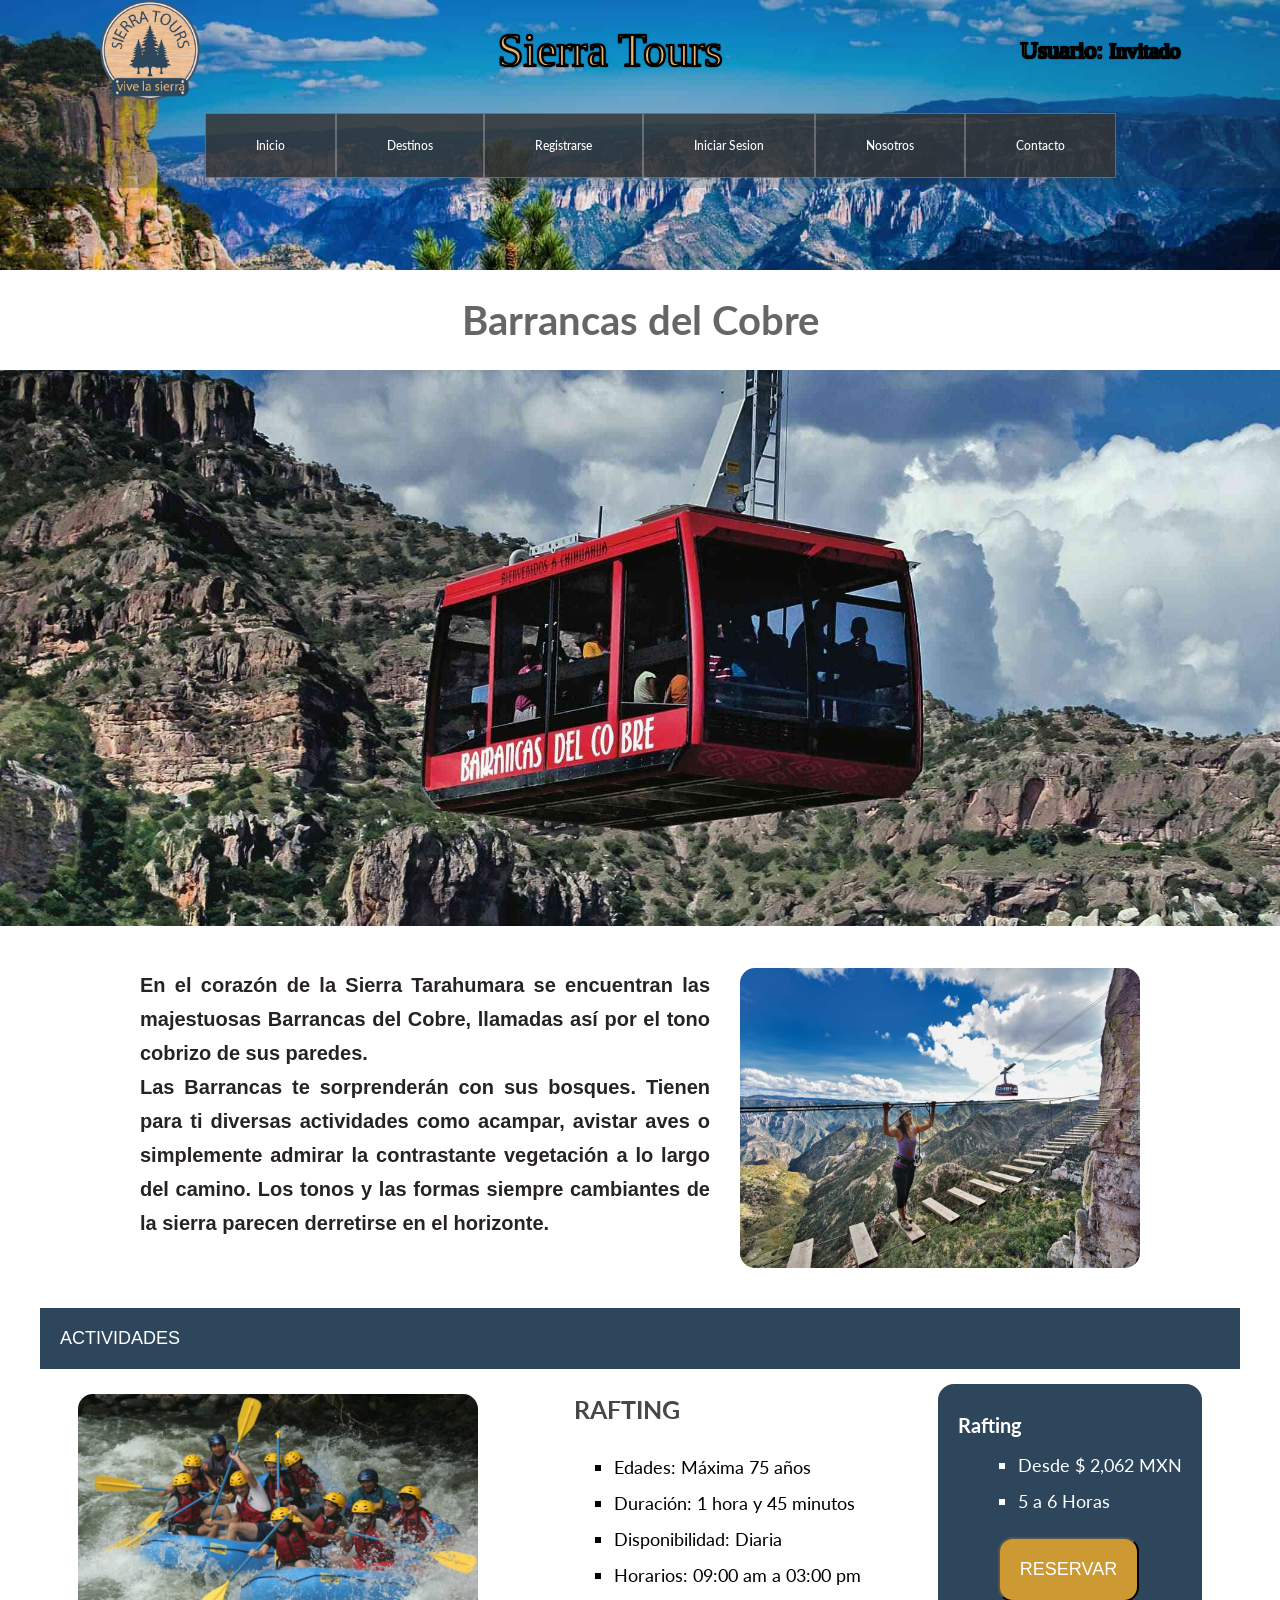
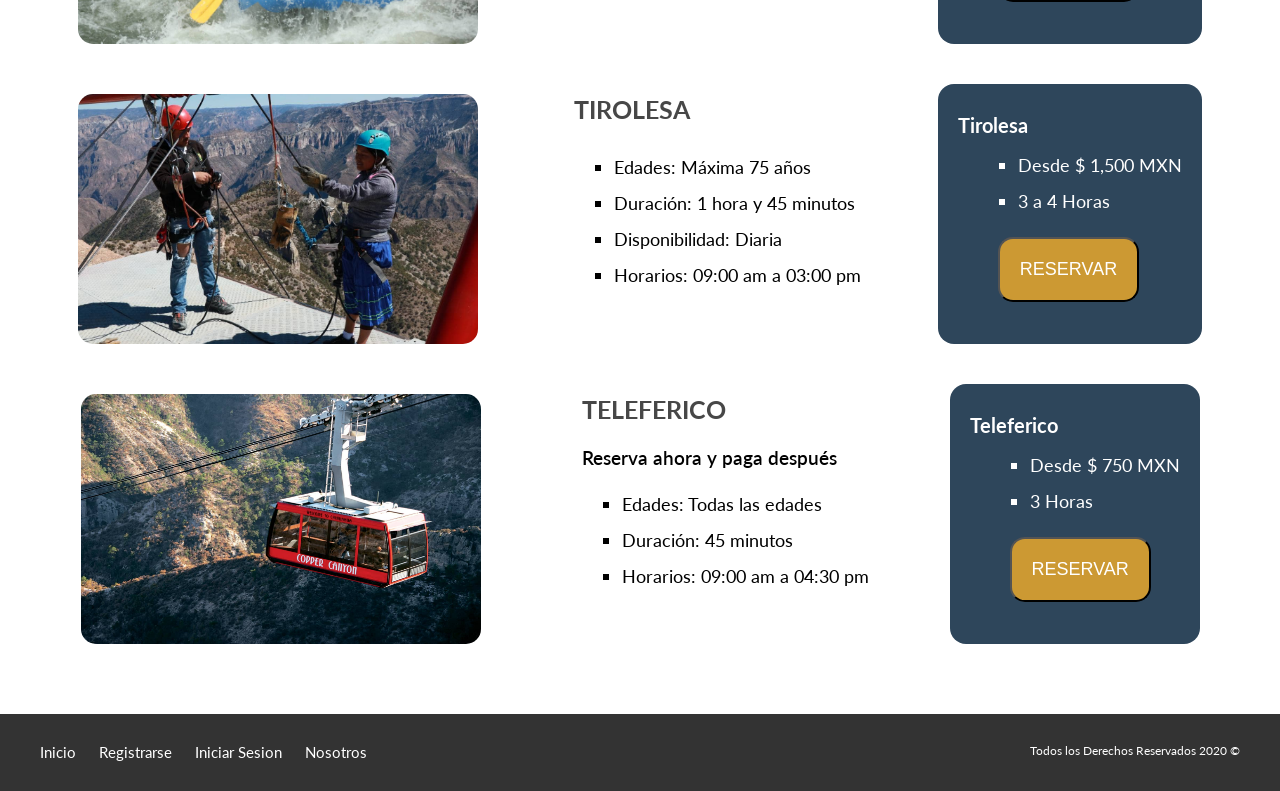
==== barrancas.html @ 19f115ef "ya realice cambio compa crisha" ====
<!DOCTYPE html>

<html lang="es">

<head>
    <meta charset="UTF-8">
    <title>Sierra Tours</title>
     <link rel="stylesheet" href="css/styles.css">
     <link rel="stylesheet" href="css/normalize.css">
     <link href="https://fonts.googleapis.com/css?family=Lato:300,400,700,900" rel="stylesheet">
    <link rel="shortcut icon" href="img/favicon.ico" />
</head>

<body>
    <header class="fondo-cabecera">
        <div class="cabecera">
            <div class="contenido-barra">
                <a href="#">
                <img class="logo" src="img/logo.png" alt="Logo Sierra Tours">
                </a>
                <span class="titulo t-letra2">Sierra Tours</span>
                <div>
                 <label class="stroke2" style="font-size: 18pt;">Usuario: <span class="stroke" style="font-size: 16pt;">Invitado</span></label>
                </div>
            </div>
      
        <div id="header" >
            <ul class="nav">                    
                  <li><a href="index.html"> Inicio</a></li>

                <li><a herf="#">Destinos</a>
                    <ul>
                        <li><a herf="#">Madera</a>        
                            <ul>
                                <li><a href="huapoca.html"> Huapoca</a></li>
                            </ul>
                        </li>
                    
                        <li class="p-creel"><a herf="">Sierra Tarahumara</a>
                            <ul> 
                                <li><a href="creel.html">Creel</a></li>
                                <li><a href="barrancas.html">Barrancas del Cobre</a></li>  
                            </ul>  
                        </li>
                </li>         
        </ul>
        <li><a href="registro.html">Registrarse</a></li>
                <li><a href="login.html">Iniciar Sesion</a></li>
                <li><a href="nosotros.html">Nosotros</a></li>
                <li><a href="contacto.html">Contacto</a></li>
        </div>
    </div>
 </header>

       <h1 class="centrar-texto tamaño-titulo">Barrancas del Cobre</h1>

        <div class="imagenes" >
            <img src="img/teleferico1.jpg">   
        </div>


         
<main class="contenedor">
  

    <div class="informacion">
        <p class="cuerpo1">
            En el corazón de la Sierra Tarahumara se encuentran las majestuosas 
            Barrancas del Cobre, llamadas así por el tono cobrizo de sus paredes. 
            <br>
            Las Barrancas te sorprenderán con sus bosques. 
            Tienen para ti diversas actividades como acampar, 
            avistar aves o simplemente admirar la contrastante vegetación a lo largo del camino. 
            Los tonos y las formas siempre cambiantes de la sierra parecen derretirse en el horizonte.
             <br>
        </p>
            <img  src="img/barrancas3.jpg" width="400" height="300" style="border-radius: 15px;">
    </div>
    
    
    <div class="actividades">
        <h2 class="caja">ACTIVIDADES</h2>

         <div class="acomodar">
             <img style="border-radius: 15px;" src=img/barrancasrafting.jpg>
                 <div class="info-paquete">
                    <h3> Rafting </h3>
                            
                       <ul>
                        <li>Edades: Máxima 75 años</li> 
                        <li>Duración: 1 hora y 45 minutos</li> 
                         <li> Disponibilidad: Diaria</li> 
                             <li> Horarios: 09:00 am a 03:00 pm</li> 
                       </ul>                    
                </div> 
                
                <div class="inf-pago">
                        <h3>Rafting </h3> 
                         <div class="info-paquete">
                          <ul>
                              <li> Desde $ 2,062 MXN </li>
                              <li> 5 a 6 Horas</li>
                          </ul>  
                       </div>
                        
                  
                    <button class="zoom1" style="border-radius: 15px;" onclick="alert('Para agregar este paquete es necesario registrarse e iniciar sesión')">
                        RESERVAR
                    </button>
                    
                </div>   
            </div>


            <div class="acomodar">
                <img style="border-radius: 15px;" src= "img/barrancasrapel.jpg" >
                    <div class="info-paquete">
                       <h3> Tirolesa</h3>
                               
                          <ul>
                            
                           <li>Edades: Máxima 75 años</li> 
                           <li>Duración: 1 hora y 45 minutos</li> 
                            <li> Disponibilidad: Diaria</li> 
                                <li> Horarios: 09:00 am a 03:00 pm</li> 
                          </ul>                    
                   </div> 
                   
                   <div class="inf-pago">
                           <h3>Tirolesa</h3> 
                            <div class="info-paquete">
                             <ul>
                                 <li> Desde $ 1,500 MXN </li>
                                 <li> 3 a 4 Horas</li>
                             </ul>  
                          </div>
                           
                     
                       <button class="zoom1" style="border-radius: 15px;" onclick="alert('Para agregar este paquete es necesario registrarse e iniciar sesión')">
                           RESERVAR
                       </button>
                       
                   </div>   
               </div>




               
            <div class="acomodar">
                <img style="border-radius: 15px;" src= "img/tele.jpg" >
                    <div class="info-paquete">
                       <h3> Teleferico</h3>
                          <p>Reserva ahora y paga después</p>      
                          <ul>
                               <li> Edades: Todas las edades</li>
                               <li>Duración: 45 minutos</li>
                               <li>Horarios: 09:00 am a 04:30 pm</li>
                          </ul>                    
                   </div> 
                   
                   <div class="inf-pago">
                           <h3>Teleferico</h3> 
                            <div class="info-paquete">
                             <ul>
                                 <li> Desde $ 750 MXN </li>
                                 <li> 3 Horas</li>
                             </ul>  
                          </div>
                           
                     
                       <button class="zoom1" style="border-radius: 15px;" onclick="alert('Para agregar este paquete es necesario registrarse e iniciar sesión')">
                           RESERVAR
                       </button>
                       
                   </div>   
               </div>

    </div>

          
 </main>     

    <footer class="footer seccion">
        <div class="contenedor contenedor-footer">
            <nav class="navegacion">
                <a href="index.html">Inicio</a>
                <a href="#">Registrarse</a>
                <a href="#">Iniciar Sesion</a>
                <a href="nosotros.html">Nosotros</a>
            </nav>
            <p class="copyright">Todos los Derechos Reservados 2020 &copy;</p>
        </div>
    </footer>


</body>

</html>
---- css/styles.css ----
html {
        box-sizing: border-box;
        font-size: 62.5%; /** Reset para REMS - 62.5% = 10px de 16px **/
    }
    *, *:before, *:after {
        box-sizing: inherit;
    }
    /** GENERALES */

   /* .fondo{
        background: url(../img/fondo-header.jpg) no-repeat center center fixed;
        background-size: cover;
        font-family: 'Lato', sans-serif;
        width: 100%;  
    }*/
    .site-header.inicio {
        background-image: url(../img/fondo-header.jpg);
        background-position: center center;
        background-size: cover;
        height: 100vh;
        min-height: 90rem;
    }
   
    body{
        font-family: 'Lato', sans-serif;
        
    }

    img{
        max-width: 100%;
    }
    
    .contenedor {
        width: 95%;
        max-width: 120rem; /** = 1200px; **/
        margin: 0 auto;
    }
    h1 {
        font-size: 3.8rem;
    }
    h2 {
        font-size: 3.4rem;
    }
    h3 {
        font-size: 3rem;
    }
    h4 {
        font-size: 2.6rem;
    }

    img.zoom-img {
        width: 350px;
        height: 200px;
        -webkit-transition: all .1s ease-in-out;
        -moz-transition: all .1s ease-in-out;
        -o-transition: all .1s ease-in-out;
        -ms-transition: all .1s ease-in-out;
    }
     
    .transition {    
        -webkit-transform: scale(1.1); 
        -moz-transform: scale(1.1);
        -o-transform: scale(1.1);
        transform: scale(1.1);
    }


    
    /*Utilidades*/
    .seccion{
        margin-top: 6rem;
        margin-bottom: 6rem;
    }
    .f-300 {
        font-weight: 300;
    }
    .centrar-texto {
        text-align: center;
    }
    
    /** Header */
    .cabecera{
        width:100%;
        background:#2e465b41;
        position: relative;
        /*padding:0px 15px;
        padding-bottom: 8px;
        margin: -8px; */   
    }   

    .contenido-barra{
        display:flex;
        flex-direction: row;
        justify-content: space-around;
        align-items: center;
    }

    .logo{
        width:100px; 
        height:100px;
    }

    .titulo{
        font-size: 4.6rem !important;
        color:#E7B26B;
        width:33%;
     }

    /** Menu bar**/

    .menu-movil{
        margin-top: 2rem;
        margin-left: 1rem;
    }
    .menu-movil a{
        padding: 5px 1rem;
        background-color: #272323;
        width: 60px;  color: white;
        font-size: 4rem;
        border-radius: 10px;
    }
    
    .menu-movil :hover{
        background-color: #5a5a5ad5;
    }

     #header {
        display: none;
        position: absolute;
        z-index: 2; 
        margin-top: -.5rem;
        margin-left: -3rem; 
    }
    ul, ol {
        list-style: none;
    }
    .nav{
        display: flex; 
        flex-direction: column;
        z-index: 1;   
    }
    .nav li a {
        color: rgb(255, 255, 255);
        text-decoration: none;
        padding: 20px 50px;
        display: block;
        font-size: 1.2rem;    
        font-weight: 500;
        text-align: center; 
        border: .1px solid rgba(255, 255, 255, 0.253);
        background-color: #000000d8;
    }
    .nav li a:hover{
        color: #000000;
        background-color: #ffffffec; 
    }
    .nav > li {
        float: left;
    }
    .nav li ul {
        display:none;
        position:absolute;
        min-width: 0px;
        
    }
    .nav li:hover>ul{
        display: block;
    }
    .nav li ul li {
        position: relative;
        right: -132px;
    }
    .nav li ul li ul {
        right: -15px;
        top: 0px;
    }
    .p-creel ul li{
        left: 140px;
        top: 0px;
    }

    @media (min-width: 1050px){
        .menu-movil{
            display: none;
        }
        #header{
            display: block;
            position: static;
            margin-top: 0rem;
            margin-left: 0rem; 
            align-content: center;
            display: flex;
            justify-content: center;
            width: 100%;
            background-color: transparent;
        }
        .nav{
            display: flex;
            flex-direction: row; 
            z-index: 1;   
        }
        .nav li a {
            background-color: #333333d7;
            color: rgb(255, 255, 255);
            text-decoration: none;
            padding: 25px 50px;
            display: block;
            font-size: 1.2rem;    
            font-weight: 500;    
        }
        .nav li ul li {
            position: relative;
            right: 38px;
        }
        .nav li ul li ul {
            right: -186px;
            top: 0px;
        }
        .p-creel ul li{
            left: 20px;
            top: 0px;
        }

    }

    .t-letra {
    text-align: center;
    color: #FCDB00;
    font-family: impact;
    font-size: 80px;
    text-shadow: -1px -1px 1px #000, 1px 1px 1px #000, -1px 1px 1px #000, 1px -1px 1px #000;
    -webkit-text-fill-color: rgb(38, 114, 202);
    -webkit-text-stroke: 2px black;
    }  

  .stroke {
    text-align: center;
    color: #FCDB00;
    font-family: impact;
    font-size: 46px;
    text-shadow: -1px -1px 1px #000, 1px 1px 1px #000, -1px 1px 1px #000, 1px -1px 1px #000;
    -webkit-text-fill-color: rgb(28, 96, 173);
    -webkit-text-stroke: 2px black;
    } 
 
   .stroke2 {
    text-align: center;;
    color: #FCDB00;
    font-family: impact;
    font-size: 46px;
    text-shadow: -1px -1px 1px #000, 1px 1px 1px #000, -1px 1px 1px #000, 1px -1px 1px #000;
    -webkit-text-fill-color:#cc9933;
    -webkit-text-stroke: 2px black;
    }  

    .txt-usuario{
        font-size: 2.5rem !important;
    }

    .txt-invitado{
        font-size: 2.3rem;
    }

 
    .t-letra2 {
    text-align: center;
    color: #cc9933;
    font-family: impact;
    font-size: 46px;
    text-shadow: -1px -1px 1px #000, 1px 1px 1px #000, -1px 1px 1px #000, 1px -1px 1px #000;
    -webkit-text-fill-color: #E7B26B;
    -webkit-text-stroke: 2px black;
    }  



    .paquetes-principales a{
        display: none;
    }
    .paquetes-principales{
        display: none;
        display: flex;
        flex-direction: column;
        justify-content: space-around;
    }
    

    @media (min-width: 1050px){
        .paquetes-principales{
            display: flex;
            flex-direction: row;
        }
        .paquetes-principales a{
            display: block
        }
    }


    /** Diseño carrousel movil*/

    .paquetes-movil{
        text-align: center;
        position: relative;
    }
    .botones{
        font-size: 30px;
        width: 50px;
        height: 50px;
        line-height: 50px;
        border-radius: 50%;
        background-color: rgba(0,0,0,.7);
        text-align: center;
        font-weight: bold;
        position: absolute;
        color: #fff;
        box-shadow:  0 0 10px rgba(255,255,255,.6);
        -webkit-transition: all .3s ease;
        -o-transition: all .3s ease;
        transition: all .3s ease;
        z-index: 2;
    }
    .botones:hover{
        cursor: pointer;
        transform: scale(1.2,1.2);
    }

    .atras{
        left: 2%;
        top: calc(55.5% - 70px);
    }

    .adelante{
        right: 2%;
        top: calc(55.5% - 70px);
    }

    @media (min-width: 1050px){
       .paquetes-movil,
        .botones{
            display: none;
        }
    }

   /** imagenes paquetes **/
    .borde{
        border-radius:50px;
        width: 400px; 
        height: 500px;
     
    }
  
    .zoom {
    transition: transform .4s; 
    position:relative;
    padding: .5rem;     
    border: 2px solid #cc9933;     
    padding: 5px;  
    }

    .zoom:hover {
    transform: scale(1.08);
    
    }
  
    /* Section Nosotros */

    @media (min-width: 768px) {
        .iconos-nosotros {
            display: flex;
            justify-content: space-between;
        }
    }
    .icono {
        text-align: center;
    }
    @media (min-width: 768px) {
        .icono {
            flex-basis: calc(33.3% - 1rem);
        }
    }    
    
    .icono h3 {
        text-transform: uppercase;
        font-size: 2rem;
    }
    .icono p{
        font-size: 1.5rem;
        line-height: 1.5;
        text-align: justify;
    }


   /*imagen central*/
    .imagen-contacto {
        background-image: url(../img/panoramica.jpg);
        background-position: center center;
        background-size: cover;
        height: 40rem;
        display: flex;
        align-items: center;
    }
    .contenido-contacto {
        flex: 0 0 50%;
        color: #ffffff;
        background-color: #020202ab;
        border-radius: 10px;
        text-align: center;
    }
    .contenido-contacto p {
        font-size: 2rem;
    }

    .boton {
        color: #ffffff;
        font-weight: 700;
        text-decoration: none;
        font-size: 1.8rem;
        padding: 1rem 3rem;
        margin-top: 3rem;
        display: inline-block;
        text-align: center;
        border: none;
        display: block;
        flex: 0 0 100%;
    }
    .boton-amarillo {
        background-color: #e0ae09;
      
    }

    /*ultima seccion*/
    @media (min-width: 768px) {
        .seccion-inferior {
            display: flex;
            justify-content: space-between;
        }
        .seccion-inferior .blog {
            flex-basis: 60%;
        }
        .seccion-inferior .testimoniales {
            flex-basis: calc(40% - 2rem);
        }
    }
    .entrada-blog {
        margin-bottom: 2rem;
    }
    @media (min-width: 768px) {
        .entrada-blog {
            display: flex;
            justify-content: space-between;
        }
    }
    
    .entrada-blog:last-of-type {
        margin-bottom: 0;
    }

    .entrada-blog .imagen, .entrada-blog .texto-entrada{
        text-align: center;
    }

    @media (min-width: 768px) {
        .entrada-blog .imagen {
            flex-basis: 40%;
        }
        .entrada-blog .texto-entrada {
            flex-basis: calc(60% - 3rem);
        }
    }
    .texto-entrada a {
        color: #000000;
        text-decoration: none;
    }
    .texto-entrada h4 {
        margin: 0;
        line-height: 1.6;
    }
    .texto-entrada h4::after {
        content: '';
        display: block;
        width: 15rem;
        height: .5rem;
        background-color: #299000;
        margin-top: 1rem;
    }
    .texto-entrada span {
        color: #d87e00;
    }
    .texto-entrada p{
        font-size: 1.4rem;
        line-height: 1.5;
    }
    /*** Testimoniales **/
    .testimonial {
        background-color: #cc9933;
        font-size: 2.5rem;
        padding: 1rem;
        color: #ffffff;
        border-radius: 2rem;
    }
    .testimonial  p {
        text-align:center;
    }
    
    .testimonial blockquote {
        position: relative;
        font-weight: 300;
    }


    /** Footer**/
    .navegacion a {
        color: #ffffff;
        text-decoration: none;
        font-size: 1.2rem;
        display: block;
    }
    @media (min-width: 768px) {
        .navegacion a {
            display: inline-block;
            font-size: 1.5rem; /** = 18px **/
            margin-right: 2rem;
        }
        .navegacion a:last-of-type {
            margin: 0;
        }
    }
    .navegacion a:hover {
        color: #71B100;
    }
 
    .footer {
        background-color: #333333;
        margin-top: 2rem;
        margin-bottom: 0;
    }
    .contenedor-footer {
        padding: 3rem 0;
        text-align: center;
    }
    @media (min-width: 768px) {
        .contenedor-footer {
            display: flex;
            justify-content: space-between;
        }
    }
    .footer nav {
        display: none;
    }
    @media (min-width: 768px) {
        .footer nav {
            display: block;
        }
    }
    
    .copyright {
        margin: 0;
        color: #ffffff;
        font-size: 1.2rem;
    }


    .footer2 {
        background-color:  #333333;
        position: fixed;
        bottom: 0;
        width: 100%;
        height: 60px;
        color: white;
      }
    
   /** Pagina Nosotros **/
   .cintillo {
        margin-top: -5rem;
        background-color: #2E465B;
        font-size: 14px;
        color: white;
        font-weight: lighter;
   }

   .centrado{
        position: absolute;
        top: 50%;
        left: 70%;
        font-family: 'Roboto Slab', serif;
        font-weight: 500 !important;
        color: white;
        font-size: 50px !important;
        text-align: right;
        text-shadow: 1px 1px 8px #969696;
        margin-top: 70px;
        transform: translate(-50%, -50%);
    }

    .caja{
        font-family: sans-serif;
        font-size: 18px;
        font-weight: 400;
        color: #ffffff;
        background:#2E465B;
        margin: 0 0 25px;
        overflow: hidden;
        padding: 20px;
    } 

    .cuerpo1 {
        font-size: 20px !important;
        font-family:Arial, Helvetica, sans-serif ;
        color: #272323 !important;
        margin-bottom: 0;
        font-weight: 700;
        line-height: 34px;
        margin: 0px;
    }  



    .zoom1 {
        transition: transform .2s; 
        position:relative;
        padding: 10%;
        font-family: sans-serif;
        font-size: 18px;
        font-weight: 400;
        color: #ffffff;
        background:#cc9933;
        margin: 0 0 25px;
        overflow: hidden;
        padding: 20px;
     
        
    }
    .zoom1:hover {
        transform: scale(1.1);
        
    } 

    
    /**CREEL*/

     .fondo-cabecera{
        background: url(../img/fondo-header.jpg);
        background-position: no-repeat center;
        background-size: cover;
        height: 30vh;  
     }
   
     .tamaño-titulo{
         font-size: 4rem;
         color: #666666;
         font-weight: 700;
     }
    

     .imagenes{
         margin-top: 2rem;
         margin-bottom: 4rem;
         
     }
     .imagenes img{
         width: 100%;
     }

    .contenedor h1{
          margin-top: 4rem;
          margin-bottom: 2rem;
          
    }

    .informacion{
        max-width: 1000px;
        margin: 0 auto;
        display: flex;
        flex-direction: row;
        margin-bottom: 4rem;

    }
   
    .informacion p{
        text-align: justify;
        margin-right: 3rem;

    }

    .actividades{
        display: flex;
        flex-direction: column;

    }
    .actividades img{
        width: 400px;
        height: 250px;
        
    }
    .acomodar{
        display: flex;
        flex-direction: row;
        justify-content: space-around;
        margin-bottom: 5rem;
    }

    .info-paquete{
        margin-left: 2rem;
        line-height: 2;
    }
    .info-paquete h3{
        font-size: 2.5rem;
        margin-top: -1rem;
        text-transform: uppercase;
        color: rgb(71, 71, 71);
    }
 
    .info-paquete p{
        margin-top: -2rem;
        font-size: 1.9rem;
        font-weight: 600;
    }
    .info-paquete ul{
        list-style: square;
        margin-top: -1rem;
        font-size: 1.8rem;
    }
    
    .inf-pago{
        margin-top: -1rem;
        color: #ffffff;
        background:#2E465B;
        padding: 1rem 2rem 0 2rem;
        text-align: justify;
        border-radius: 16px;
    }
    .inf-pago h3{
        font-size: 2rem;
        font-weight: 700;
    }
    .inf-pago button{
        margin-left: 4rem;
    }


    /** LOGIN ***/
   
.fondologin{
    background: url(../img/info1.jpg);
}
    
.login-pagina {
 
  box-shadow: 0 0 1rem rgba(0,0,0,0.3);
  min-height: 10rem;
  margin: auto;
  max-width: 50%;
  padding: .5rem;
  opacity: 15;


  background-color: #333333d7;
  color: rgb(255, 255, 255);
}

  .fa-stack-1x {
    
    color: black;
  }

  
    
.login-username, .login-password {
  background: transparent;
  border: 0 solid;
  border-bottom: 1px solid rgba(white, .5);
  color: white;
  display: block;
  margin: 1rem;
  padding: .5rem;
  transition: 250ms background ease-in;
  width: calc(100% - 3rem);}
  
  .login-username:focus {
    background: white;
    color: black;
    transition: 250ms background ease-in;
    
  }
  .login-password:focus {
    background: white;
    color: black;
    transition: 250ms background ease-in;
    
  }
  
  



.login-forgot-pass {
  border-bottom: 1px solid white;
  bottom: 0;
  color: white;
  cursor: pointer;
  display: block;
  font-size: 150%;
  left: 0;
  opacity: 0.6;
  padding: .5rem;
  position: relative;
  text-align: center;
  text-decoration: none;
  width: 100%;}
  .login-forgot-pass:hover {
    opacity: 1;
  
}
.login-submit {
  border: 1px solid white;
  background: transparent;
  color: white;
  display: block;
  margin: 1rem auto;
  min-width: 1px;
  padding: .25rem;
  transition: 250ms background ease-in;
   }
   
   .login-submit:hover
   {
    background: white;
    color:black;
    transition: 250ms background ease-in;
   }
 
.login-submit::focus {
    background: white;
    color: black;
    transition: 250ms background ease-in;
 
}





[class*=underlay] {
  left: 0;
  min-height: 100%;
  min-width: 100%;
  position: fixed;
  top: 0;
}
.underlay-photo {
  /*animation: hue-rotate 6s infinite;*/
  background-image: url("info1.jpg");
  background-size: cover;
  -webkit-filter: grayscale(30%);
  z-index: -1;
}
.underlay-black {
  background: rgba(0,0,0,0.7);
  z-index: -1;
}

@keyframes hue-rotate {
  from {
    -webkit-filter: grayscale(30%) hue-rotate(0deg);
  }
  to {
    -webkit-filter: grayscale(30%) hue-rotate(360deg);
  }
}
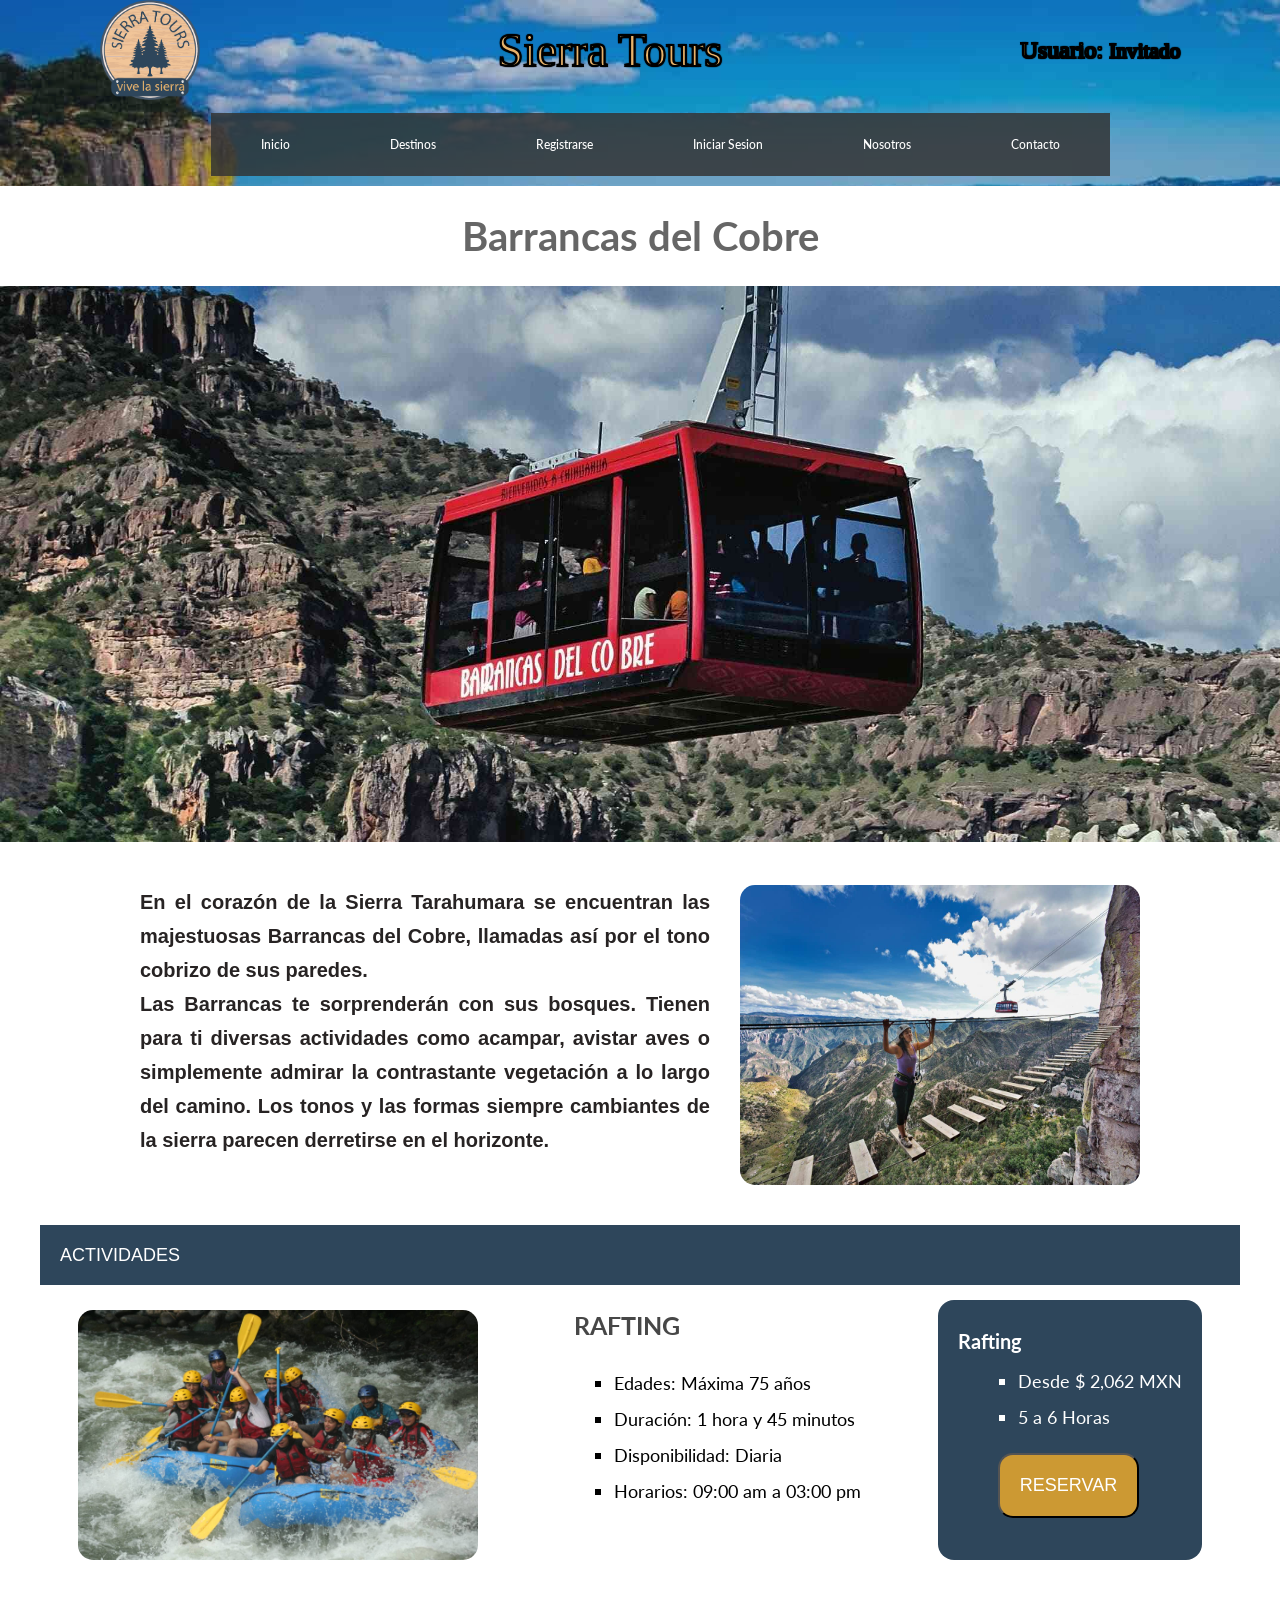
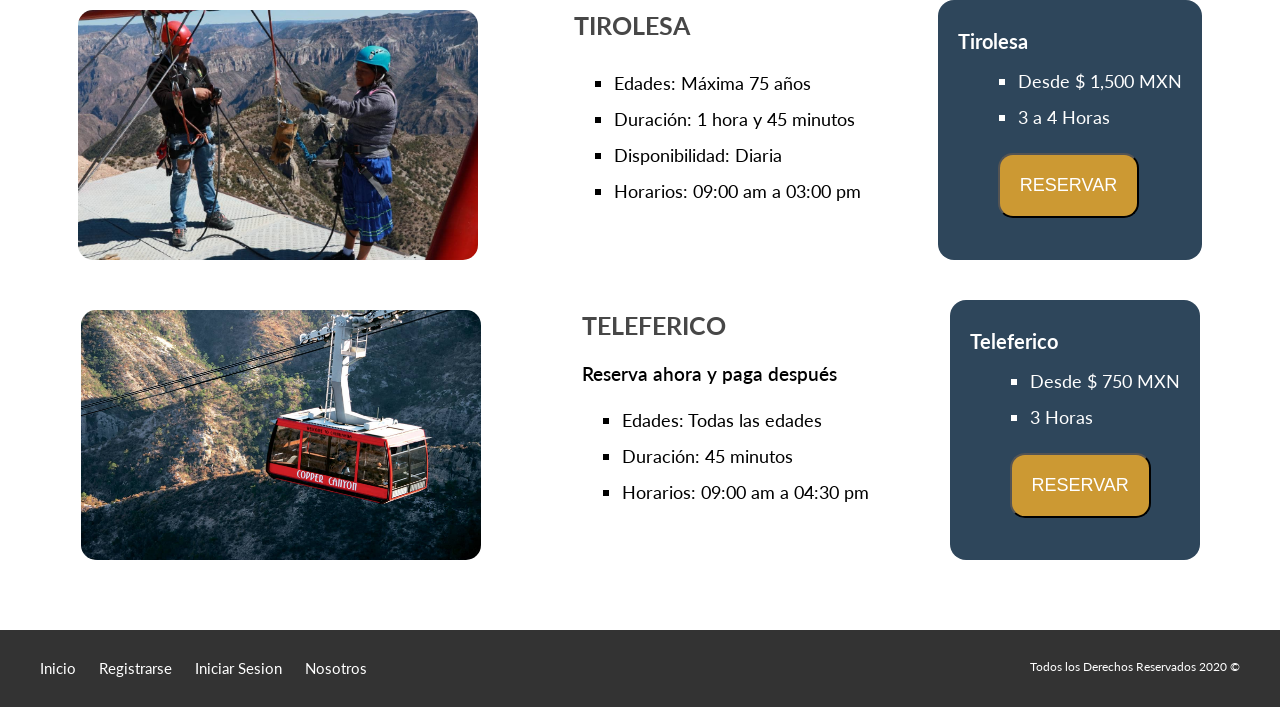
==== commit 158dada5: "menu" ====
--- a/barrancas.html
+++ b/barrancas.html
@@ -9,6 +9,7 @@
      <link rel="stylesheet" href="css/normalize.css">
      <link href="https://fonts.googleapis.com/css?family=Lato:300,400,700,900" rel="stylesheet">
     <link rel="shortcut icon" href="img/favicon.ico" />
+    <link rel="stylesheet" href="css/all.min.css">
 </head>
 
 <body>
@@ -23,7 +24,9 @@
                  <label class="stroke2" style="font-size: 18pt;">Usuario: <span class="stroke" style="font-size: 16pt;">Invitado</span></label>
                 </div>
             </div>
-      
+            <div class="menu-movil">
+                <a href="#"><i class="fas fa-bars"></i></a>
+             </div>
         <div id="header" >
             <ul class="nav">                    
                   <li><a href="index.html"> Inicio</a></li>
@@ -193,7 +196,8 @@
         </div>
     </footer>
 
-
+    <script src="js/jquery.js"></script>
+    <script src="js/animaciones.js"></script>
 </body>
 
 </html>
--- a/css/styles.css
+++ b/css/styles.css
@@ -206,7 +206,8 @@
             padding: 25px 50px;
             display: block;
             font-size: 1.2rem;    
-            font-weight: 500;    
+            font-weight: 500; 
+            border: none;  
         }
         .nav li ul li {
             position: relative;
@@ -638,13 +639,12 @@
     
     /**CREEL*/
 
-     .fondo-cabecera{
-        background: url(../img/fondo-header.jpg);
-        background-position: no-repeat center;
-        background-size: cover;
-        height: 30vh;  
+    .fondo-cabecera{
+        background: url(../img/fondo-paginas.jpg);
+        background-repeat: no-repeat;
+        background-attachment: fixed;
      }
-   
+
      .tamaño-titulo{
          font-size: 4rem;
          color: #666666;
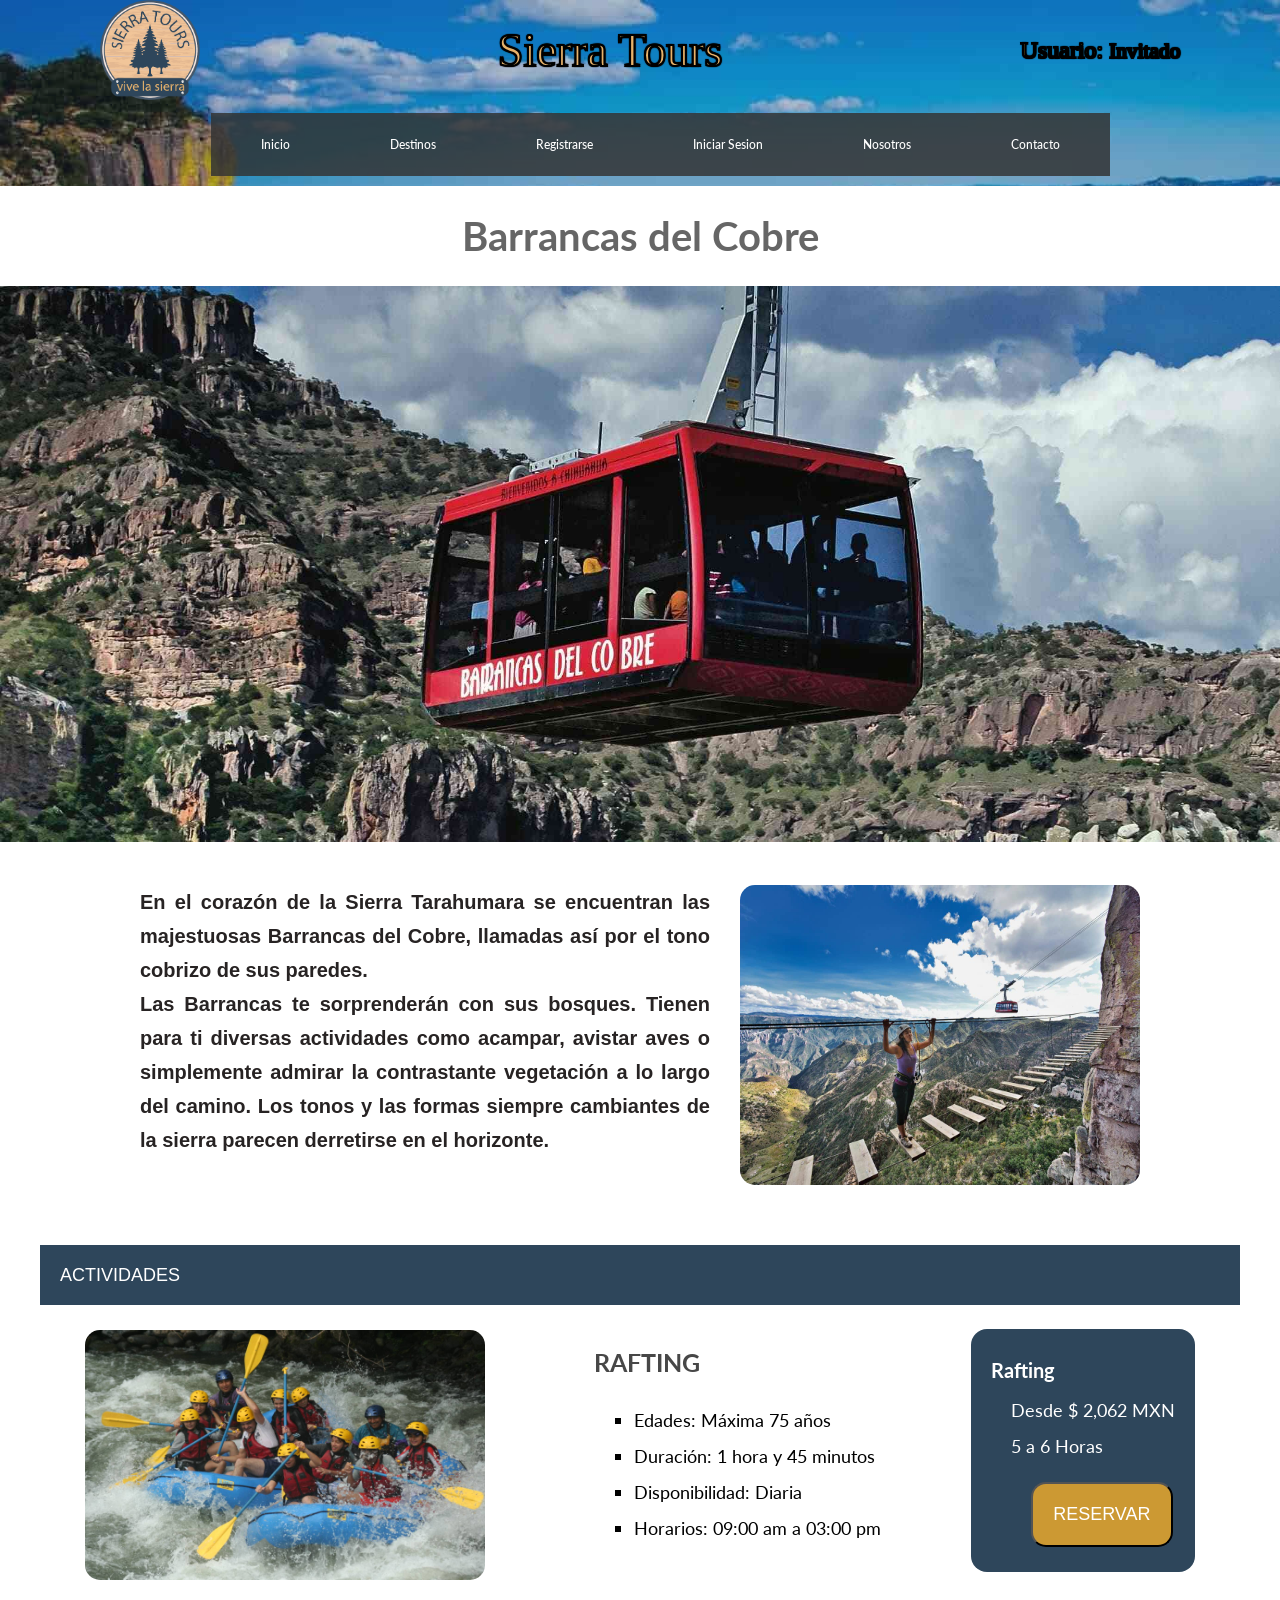
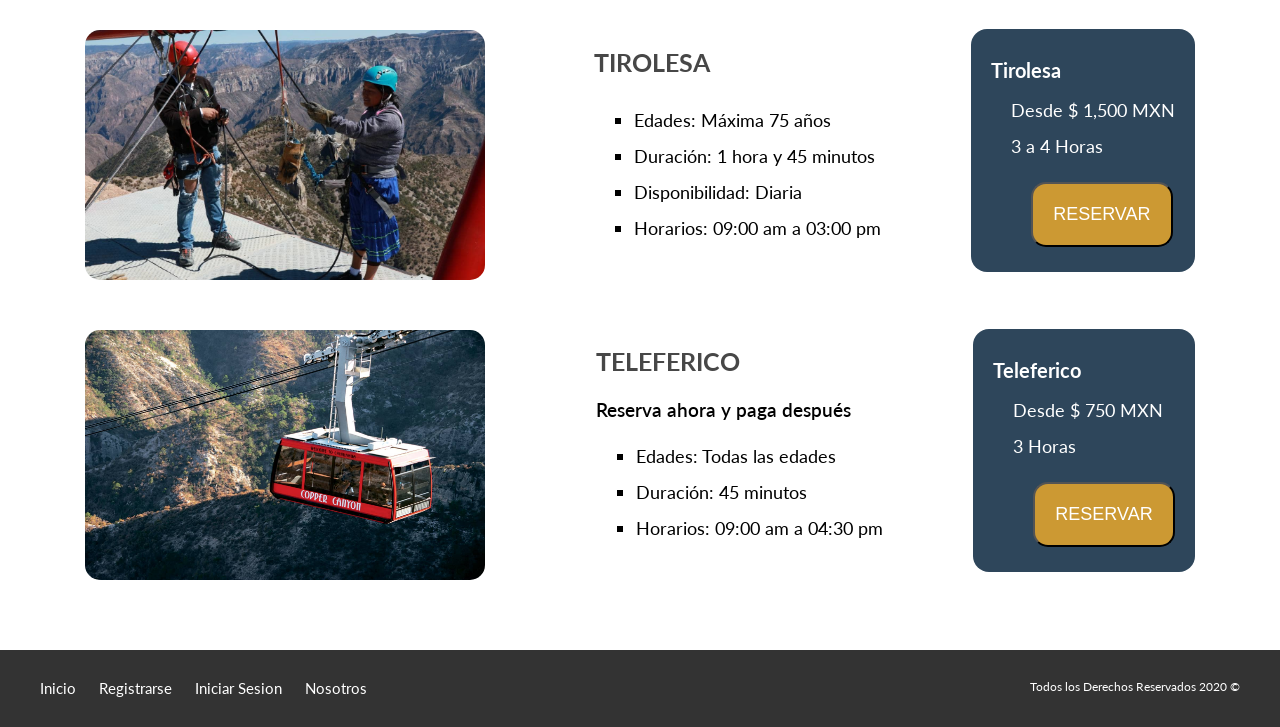
==== commit 35c6d5e8: "responsive" ====
--- a/barrancas.html
+++ b/barrancas.html
@@ -5,6 +5,7 @@
 <head>
     <meta charset="UTF-8">
     <title>Sierra Tours</title>
+    <meta name="viewport" content="width=device-width, initial-scale=1.0">
      <link rel="stylesheet" href="css/styles.css">
      <link rel="stylesheet" href="css/normalize.css">
      <link href="https://fonts.googleapis.com/css?family=Lato:300,400,700,900" rel="stylesheet">
--- a/css/styles.css
+++ b/css/styles.css
@@ -116,10 +116,10 @@
         padding: 5px 1rem;
         background-color: #272323;
         width: 60px;  color: white;
-        font-size: 4rem;
+        font-size: 5rem;
         border-radius: 10px;
     }
-    
+
     .menu-movil :hover{
         background-color: #5a5a5ad5;
     }
@@ -127,7 +127,7 @@
      #header {
         display: none;
         position: absolute;
-        z-index: 2; 
+        z-index: 3; 
         margin-top: -.5rem;
         margin-left: -3rem; 
     }
@@ -137,12 +137,12 @@
     .nav{
         display: flex; 
         flex-direction: column;
-        z-index: 1;   
+        z-index: 2;   
     }
     .nav li a {
         color: rgb(255, 255, 255);
         text-decoration: none;
-        padding: 20px 50px;
+        padding: 25px 30px;
         display: block;
         font-size: 1.2rem;    
         font-weight: 500;
@@ -168,15 +168,40 @@
     }
     .nav li ul li {
         position: relative;
-        right: -132px;
+        right: -92px;
     }
     .nav li ul li ul {
         right: -15px;
         top: 0px;
     }
     .p-creel ul li{
-        left: 140px;
+        left: 100px;
         top: 0px;
+    }
+
+    @media (min-width: 780px){
+        .menu-movil a{
+            padding: 5px 1rem;
+            width: 60px; 
+            font-size: 5.5rem;
+        }
+        .nav li a {
+            padding: 30px 85px;
+            font-size: 1.5rem;    
+        }
+        .nav li ul li {
+            position: relative;
+            right: -219px;
+        }
+        .nav li ul li ul {
+            right: -12px;
+            top: 0px;
+        }
+        .p-creel ul li{
+            left: 223px;
+            top: 0px;
+        }
+
     }
 
     @media (min-width: 1050px){
@@ -602,6 +627,7 @@
         margin: 0 0 25px;
         overflow: hidden;
         padding: 20px;
+        text-align: center;
     } 
 
     .cuerpo1 {
@@ -654,11 +680,11 @@
 
      .imagenes{
          margin-top: 2rem;
-         margin-bottom: 4rem;
-         
+         margin-bottom: 4rem;    
      }
+
      .imagenes img{
-         width: 100%;
+         max-width: 100%;
      }
 
     .contenedor h1{
@@ -671,11 +697,23 @@
         max-width: 1000px;
         margin: 0 auto;
         display: flex;
-        flex-direction: row;
+        flex-direction: column-reverse;
         margin-bottom: 4rem;
 
     }
+    .informacion img{
+        margin: 0 auto;
+        margin-bottom: 2rem;
+    }
+    @media (min-width: 1050px){
+        .informacion{
+            display: flex;
+            flex-direction: row;
+        }
    
+    }
+
+
     .informacion p{
         text-align: justify;
         margin-right: 3rem;
@@ -685,23 +723,23 @@
     .actividades{
         display: flex;
         flex-direction: column;
-
     }
     .actividades img{
-        width: 400px;
-        height: 250px;
-        
-    }
+        width: 90%;
+        margin-bottom: 2rem;
+    } 
     .acomodar{
         display: flex;
-        flex-direction: row;
-        justify-content: space-around;
+        flex-direction: column;
         margin-bottom: 5rem;
-    }
-
+        align-items: center;
+        width: 100%;
+    }
+   
     .info-paquete{
-        margin-left: 2rem;
+        margin-left: 0rem;
         line-height: 2;
+        margin-bottom: 2rem;
     }
     .info-paquete h3{
         font-size: 2.5rem;
@@ -726,17 +764,62 @@
         color: #ffffff;
         background:#2E465B;
         padding: 1rem 2rem 0 2rem;
-        text-align: justify;
+        text-align: center;
         border-radius: 16px;
+        width: 100%;
+    }
+    .inf-pago li{
+        list-style: none;
+    }
+    .inf-pago ul{
+        padding-left: 0rem;
     }
     .inf-pago h3{
         font-size: 2rem;
         font-weight: 700;
     }
-    .inf-pago button{
-        margin-left: 4rem;
-    }
-
+  
+
+    @media (min-width: 1050px){
+        .acomodar{
+          display: flex;
+          flex-direction: row;
+          justify-content: space-around;
+          margin-bottom: 5rem;
+         }
+         .actividades img{
+          width: 400px;
+          height: 250px;   
+          margin-bottom: 0rem;
+         } 
+         .caja{
+             text-align: justify;
+         }
+         .info-paquete{
+            margin-left: 2rem;
+            line-height: 2;
+            margin-bottom: 0rem;
+        }
+          .info-paquete p{
+            margin-top: -2rem;
+            font-size: 1.9rem;
+            font-weight: 600;
+         } 
+            
+        .inf-pago{
+            margin-top: -1rem;
+            color: #ffffff;
+            background:#2E465B;
+            padding: 1rem 2rem 0 2rem;
+            text-align: justify;
+            border-radius: 16px;
+            width: auto;
+        }
+        .inf-pago button{
+            margin-left: 4rem;
+        }
+      }
+  
 
     /** LOGIN ***/
    
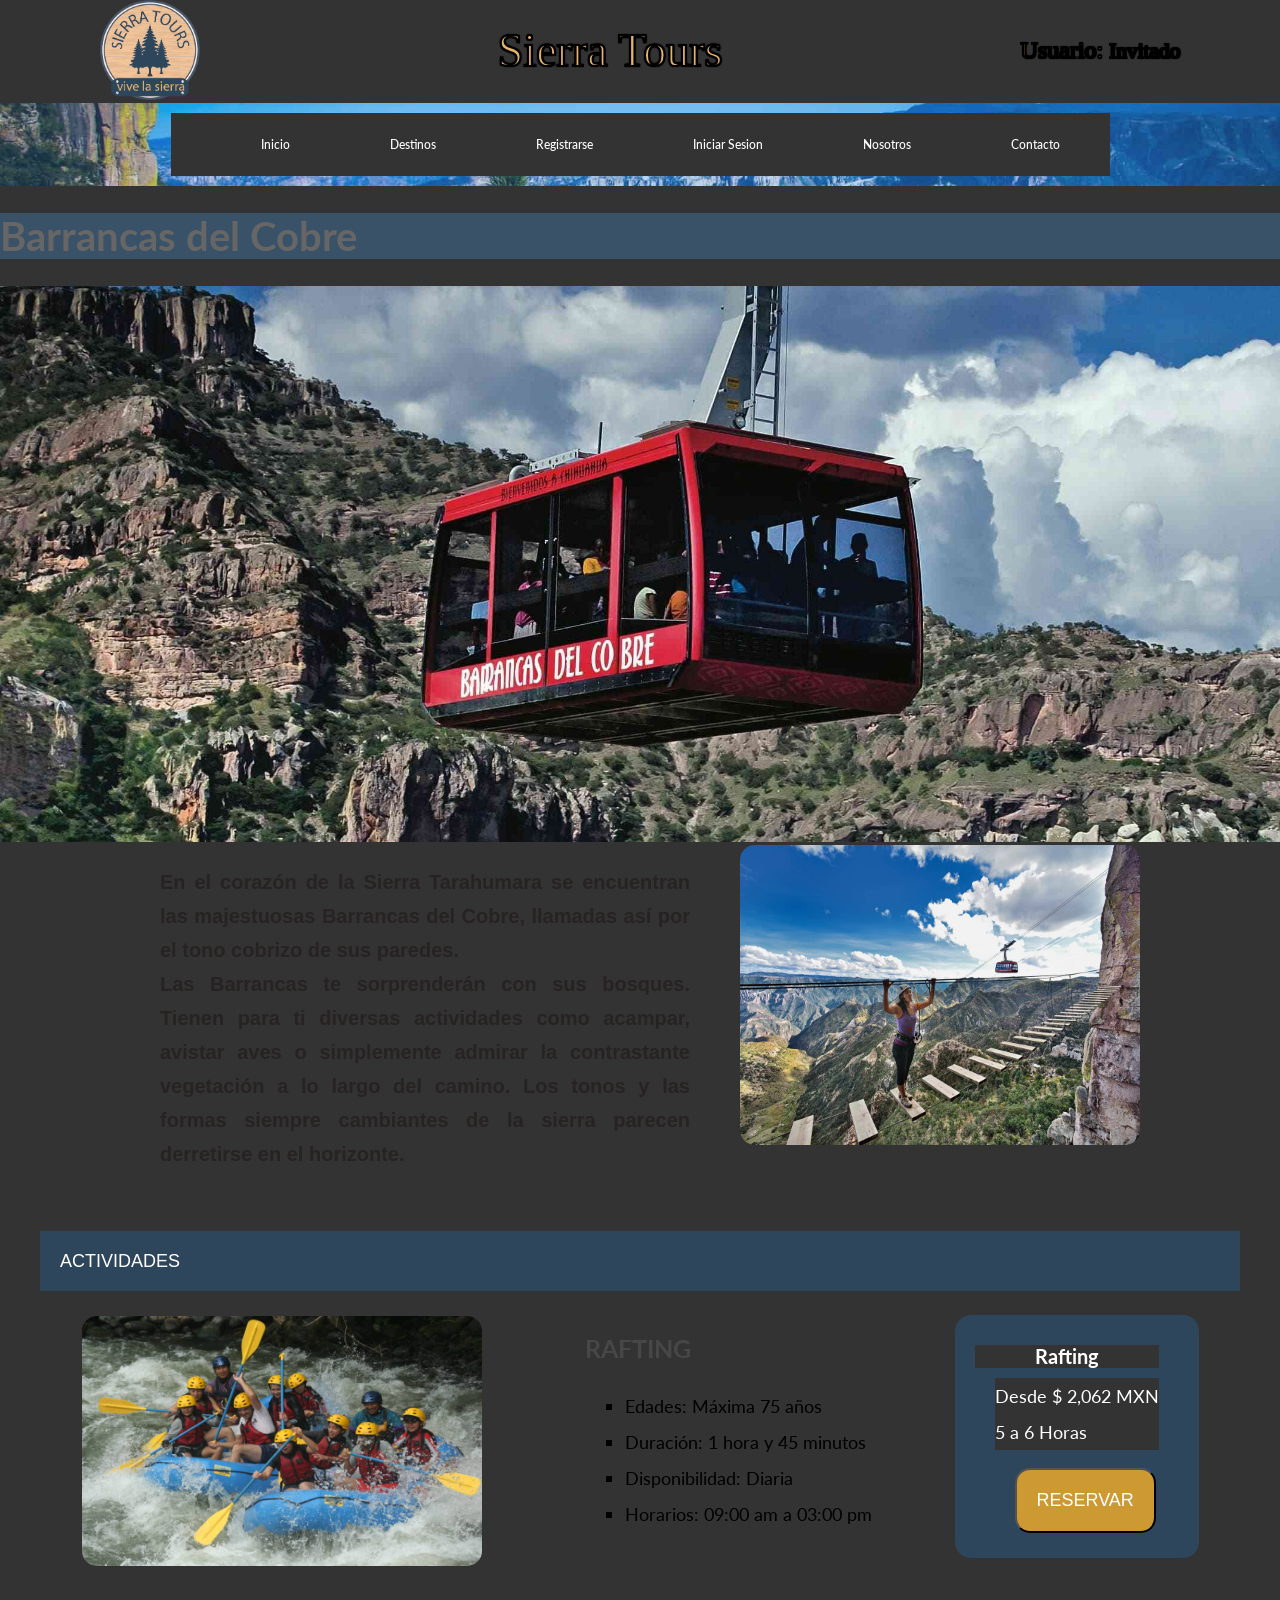
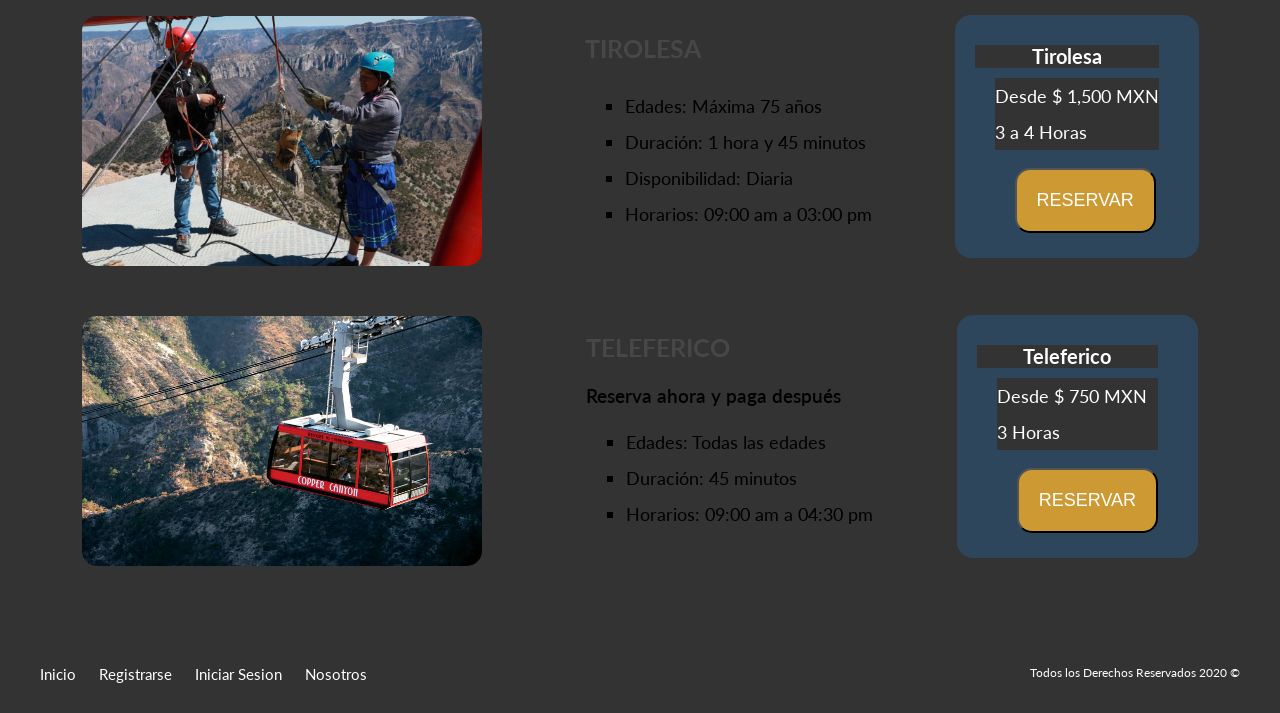
==== commit 73e02d37: "Update barrancas.html" ====
--- a/barrancas.html
+++ b/barrancas.html
@@ -56,7 +56,7 @@
     </div>
  </header>
 
-       <h1 class="centrar-texto tamaño-titulo">Barrancas del Cobre</h1>
+       <h1 class="cabecera tamaño-titulo">Barrancas del Cobre</h1>
 
         <div class="imagenes" >
             <img src="img/teleferico1.jpg">   
--- a/css/styles.css
+++ b/css/styles.css
@@ -48,14 +48,7 @@
         font-size: 2.6rem;
     }
 
-    img.zoom-img {
-        width: 350px;
-        height: 200px;
-        -webkit-transition: all .1s ease-in-out;
-        -moz-transition: all .1s ease-in-out;
-        -o-transition: all .1s ease-in-out;
-        -ms-transition: all .1s ease-in-out;
-    }
+  
      
     .transition {    
         -webkit-transform: scale(1.1); 
@@ -77,11 +70,15 @@
     .centrar-texto {
         text-align: center;
     }
+    .contenido-centrado {
+        max-width: 800px;
+    }
+    
     
     /** Header */
     .cabecera{
         width:100%;
-        background:#2e465b41;
+        background:#4aabff41;
         position: relative;
         /*padding:0px 15px;
         padding-bottom: 8px;
@@ -121,7 +118,7 @@
     }
 
     .menu-movil :hover{
-        background-color: #5a5a5ad5;
+        background-color: #ff9999d5;
     }
 
      #header {
@@ -585,17 +582,11 @@
         font-size: 1.2rem;
     }
 
-
-    .footer2 {
-        background-color:  #333333;
-        position: fixed;
-        bottom: 0;
-        width: 100%;
-        height: 60px;
-        color: white;
-      }
-    
    /** Pagina Nosotros **/
+
+   .espacio{
+       margin-top: 6rem;
+   }
    .cintillo {
         margin-top: -5rem;
         background-color: #2E465B;
@@ -606,16 +597,31 @@
 
    .centrado{
         position: absolute;
-        top: 50%;
+        top: 55%;
         left: 70%;
         font-family: 'Roboto Slab', serif;
         font-weight: 500 !important;
         color: white;
-        font-size: 50px !important;
+        font-size: 20px !important;
         text-align: right;
         text-shadow: 1px 1px 8px #969696;
         margin-top: 70px;
         transform: translate(-50%, -50%);
+    }
+    @media (min-width: 490px){
+        .centrado{
+            top: 60%;
+            left: 70%;
+            font-size: 30px !important;
+        }
+    }
+
+    @media (min-width: 1050px){
+        .centrado{
+            top: 50%;
+            left: 70%;
+            font-size: 50px !important;
+        }
     }
 
     .caja{
@@ -629,8 +635,16 @@
         padding: 20px;
         text-align: center;
     } 
-
-    .cuerpo1 {
+    .cuerpo-nosotros{
+        padding: 4rem;
+        text-align: justify;
+    }
+    .cuerpo-nosotros h2{
+        text-align: center;
+        width: 100%;
+    }
+
+   .cuerpo1 {
         font-size: 20px !important;
         font-family:Arial, Helvetica, sans-serif ;
         color: #272323 !important;
@@ -638,8 +652,13 @@
         font-weight: 700;
         line-height: 34px;
         margin: 0px;
-    }  
-
+        padding: 2rem;
+   }
+    .parrafo-nosotros{
+        font-weight: 600;
+        font-size: 1.5rem;
+        line-height: 1.5;
+    }
 
 
     .zoom1 {
@@ -664,23 +683,28 @@
 
     
     /**CREEL*/
-
     .fondo-cabecera{
-        background: url(../img/fondo-paginas.jpg);
+        background: url(../img/fondo-header.jpg);
         background-repeat: no-repeat;
+        background-size: cover;
         background-attachment: fixed;
      }
-
+     @media (min-width: 1050px){
+        .fondo-cabecera{
+            background-size: contain;
+        }   
+    }
      .tamaño-titulo{
          font-size: 4rem;
          color: #666666;
          font-weight: 700;
      }
-    
 
      .imagenes{
          margin-top: 2rem;
-         margin-bottom: 4rem;    
+         margin-bottom: 4rem; 
+         display: table;
+         margin: 0 auto;   
      }
 
      .imagenes img{
@@ -810,100 +834,104 @@
             margin-top: -1rem;
             color: #ffffff;
             background:#2E465B;
-            padding: 1rem 2rem 0 2rem;
+            padding: 1rem 4rem 0 2rem;
             text-align: justify;
             border-radius: 16px;
             width: auto;
         }
+        .inf-pago h3{
+            text-align: center;
+        }
         .inf-pago button{
             margin-left: 4rem;
         }
       }
   
 
-    /** LOGIN ***/
+    /** LOGIN y REGISTRO***/
+
+    .fondo{
+        background-image: url(../img/chepe.jpg);
+        background-size: cover ;
+        background-repeat: no-repeat;
+        background-attachment: fixed;
+    
+    }
+
+    .espacio-registro{
+        margin-bottom: 9rem;
+    }
+    .login-pagina {
+    box-shadow: 0 0 1rem #0a281e;
+    min-height: 10rem;
+    margin: 0 auto;
+    max-width: 90%;
+    padding: 3rem;
+    background-color: rgba(0, 0, 0, 0.65);
+    color: rgb(255, 255, 255);
+    margin-bottom: 1rem;
+    margin-top: 4rem;
+    border-radius: 18px;
+    }
+
+    @media (min-width: 780px){
+        .login-pagina {
+            max-width: 50%;
+            } 
+    }
+
+
+    .login-username, .login-password {
+    background: rgba(255, 255, 255, 0.884);
+    border: 0 solid;
+    border-bottom: 1px solid white;
+    margin: 1rem;
+    padding: 1rem;
+    transition: 250ms background ease-in;
+    width: calc(100% - 3rem);
+    font-size: 1.5rem;
+    border-radius: 10px;
+    }
+    
+  .login-username:focus, .login-password:focus  {
+    background: rgba(255, 255, 255, 0.671);
+    color: black;
+    transition: 400ms background ease-in;
    
-.fondologin{
-    background: url(../img/info1.jpg);
-}
-    
-.login-pagina {
- 
-  box-shadow: 0 0 1rem rgba(0,0,0,0.3);
-  min-height: 10rem;
-  margin: auto;
-  max-width: 50%;
-  padding: .5rem;
-  opacity: 15;
-
-
-  background-color: #333333d7;
-  color: rgb(255, 255, 255);
-}
-
-  .fa-stack-1x {
-    
-    color: black;
   }
 
-  
-    
-.login-username, .login-password {
-  background: transparent;
-  border: 0 solid;
-  border-bottom: 1px solid rgba(white, .5);
-  color: white;
-  display: block;
-  margin: 1rem;
-  padding: .5rem;
-  transition: 250ms background ease-in;
-  width: calc(100% - 3rem);}
-  
-  .login-username:focus {
-    background: white;
-    color: black;
+    .login-forgot-pass {
+        border-bottom: 1px solid white;
+        background-color: rgba(0, 0, 0, 0.65);
+        color: rgba(255, 255, 255, 0.76);
+        cursor: pointer;
+        display: block;
+        font-size: 1.5rem;
+        left: 0;
+        padding: .5rem;
+        position: relative;
+        text-align: center;
+        text-decoration: none;
+        width: 50%;
+        margin: 0 auto;   
+    }
+  .login-forgot-pass:hover {
+     background-color: rgba(0, 0, 0, 0.829);
+     color: rgba(255, 255, 255);
+   }
+
+    .login-submit {
+    border: 1px solid white;
+    background: rgba(70, 70, 70, 0.705);
+    color: white;
+    display: block;
+    margin: 4rem auto 0 auto;
+    min-width: 1px;
+    padding: 1.5rem 4rem;
     transition: 250ms background ease-in;
-    
-  }
-  .login-password:focus {
-    background: white;
-    color: black;
-    transition: 250ms background ease-in;
-    
-  }
-  
-  
-
-
-
-.login-forgot-pass {
-  border-bottom: 1px solid white;
-  bottom: 0;
-  color: white;
-  cursor: pointer;
-  display: block;
-  font-size: 150%;
-  left: 0;
-  opacity: 0.6;
-  padding: .5rem;
-  position: relative;
-  text-align: center;
-  text-decoration: none;
-  width: 100%;}
-  .login-forgot-pass:hover {
-    opacity: 1;
-  
-}
-.login-submit {
-  border: 1px solid white;
-  background: transparent;
-  color: white;
-  display: block;
-  margin: 1rem auto;
-  min-width: 1px;
-  padding: .25rem;
-  transition: 250ms background ease-in;
-   }
+    font-size: 1.5rem;
+    border-radius: 18px;
+    }
    
    .login-submit:hover
    {
@@ -911,44 +939,385 @@
     color:black;
     transition: 250ms background ease-in;
    }
- 
-.login-submit::focus {
-    background: white;
-    color: black;
-    transition: 250ms background ease-in;
- 
+    
+    .login-submit::focus {
+        background: white;
+        color: black;
+        transition: 250ms background ease-in;
+    
+    }
+
+    .terminos{
+        margin-top: 2rem;
+        font-size: 1.5rem;
+    }
+
+
+  /** CONTACTO **/
+  .contacto{
+      line-height: 2;
+  }
+  .contacto p {
+    font-size: 1.5rem;
+    color: #4f4f4f;
+    margin: 2rem 0 0 0;
 }
-
-
-
-
-
-[class*=underlay] {
-  left: 0;
-  min-height: 100%;
-  min-width: 100%;
-  position: fixed;
-  top: 0;
+.contacto legend {
+    font-size: 2.5rem;
+    color: #4f4f4f;
 }
-.underlay-photo {
-  /*animation: hue-rotate 6s infinite;*/
-  background-image: url("info1.jpg");
-  background-size: cover;
-  -webkit-filter: grayscale(30%);
-  z-index: -1;
+.contacto label {
+    font-size: 1.5rem;
+    font-weight: 700;
+    text-transform: uppercase;
+    display: block;
 }
-.underlay-black {
-  background: rgba(0,0,0,0.7);
-  z-index: -1;
+.contacto input:not([type="submit"]),
+.contacto
+textarea{
+    padding: 1.5rem;
+    display: block;
+    width: 100%;
+    background-color: #e1e1e1;
+    margin-bottom: 2rem;
+    border: none;
+    border-radius: 1rem;
+    font-size: 1.5rem;
 }
-
-@keyframes hue-rotate {
-  from {
-    -webkit-filter: grayscale(30%) hue-rotate(0deg);
-  }
-  to {
-    -webkit-filter: grayscale(30%) hue-rotate(360deg);
-  }
+.contacto input[type="radio"]{
+    width: auto;
+    margin: 0;
+    width: 24px; 
+    height: 24px;
 }
-
-    +.contacto textarea {
+    height: 20rem;
+}
+.forma-contacto {
+    max-width:30rem;
+    display: flex;
+    justify-content: space-between;
+    align-items: center;
+}
+    
+.btn-contacto{
+    padding: 2rem 5rem;
+    background-color: rgba(0, 0, 0, 0.87);
+    color: #fff;
+    border-radius: 18px;
+    font-size: 2rem;
+    display: flex;
+    margin: 2rem auto;
+}
+.btn-contacto:hover{
+    background-color: rgba(0, 0, 0, 0.39);
+    
+}
+@-webkit-keyframes left-right {
+    0% {
+      -webkit-transform: translateY(-20%) translateX(-10%);
+              transform: translateY(-20%) translateX(-10%); }
+    100% {
+      -webkit-transform: translateY(0%) translateX(10%);
+              transform: translateY(0%) translateX(10%); } }
+  @-o-keyframes left-right {
+    0% {
+      -o-transform: translateY(-20%) translateX(-10%);
+         transform: translateY(-20%) translateX(-10%); }
+    100% {
+      -o-transform: translateY(0%) translateX(10%);
+         transform: translateY(0%) translateX(10%); } }
+  @keyframes left-right {
+    0% {
+      -webkit-transform: translateY(-20%) translateX(-10%);
+           -o-transform: translateY(-20%) translateX(-10%);
+              transform: translateY(-20%) translateX(-10%); }
+    100% {
+      -webkit-transform: translateY(0%) translateX(10%);
+           -o-transform: translateY(0%) translateX(10%);
+              transform: translateY(0%) translateX(10%); } }
+  @-webkit-keyframes right-left {
+    0% {
+      -webkit-transform: translateY(0%) translateX(10%);
+              transform: translateY(0%) translateX(10%); }
+    100% {
+      -webkit-transform: translateY(-20%) translateX(-10%);
+              transform: translateY(-20%) translateX(-10%); } }
+  @-o-keyframes right-left {
+    0% {
+      -o-transform: translateY(0%) translateX(10%);
+         transform: translateY(0%) translateX(10%); }
+    100% {
+      -o-transform: translateY(-20%) translateX(-10%);
+         transform: translateY(-20%) translateX(-10%); } }
+  @keyframes right-left {
+    0% {
+      -webkit-transform: translateY(0%) translateX(10%);
+           -o-transform: translateY(0%) translateX(10%);
+              transform: translateY(0%) translateX(10%); }
+    100% {
+      -webkit-transform: translateY(-20%) translateX(-10%);
+           -o-transform: translateY(-20%) translateX(-10%);
+              transform: translateY(-20%) translateX(-10%); } }
+  /* added to the original element calling slippry */
+  .sy-box.sy-loading {
+    background: url("/images/sy-loader.gif") 50% 50% no-repeat;
+    -webkit-background-size: 32px 32px;
+            background-size: 32px;
+    min-height: 40px; }
+    .sy-box.sy-loading .sy-slides-wrap, .sy-box.sy-loading .sy-pager {
+      visibility: hidden; }
+  
+  /* element that wraps the slides */
+  .sy-slides-wrap {
+    position: relative;
+    height: 100%;
+    width: 100%; }
+    .sy-slides-wrap:hover .sy-controls {
+      display: block; }
+  
+  /* element that crops the visible area to the slides */
+  .sy-slides-crop {
+    height: 100%;
+    width: 100%;
+    position: absolute;
+    overflow: hidden; }
+  
+  /* list containing the slides */
+  .sy-list {
+    width: 100%;
+    height: 100%;
+    list-style: none;
+    margin: 0;
+    padding: 0;
+    position: absolute; }
+    .sy-list.horizontal {
+      -webkit-transition: left ease;
+           -o-transition: left ease;
+              transition: left ease; }
+    .sy-list.vertical {
+      -webkit-transition: top ease;
+           -o-transition: top ease;
+              transition: top ease; }
+  
+  /* single slide */
+  .sy-slide {
+    position: absolute;
+    width: 100%;
+    z-index: 2; }
+    .sy-slide.kenburns {
+      width: 140%;
+      left: -20%; }
+      .sy-slide.kenburns.useCSS {
+        -webkit-transition-property: opacity;
+             -o-transition-property: opacity;
+                transition-property: opacity; }
+        .sy-slide.kenburns.useCSS.sy-ken:nth-child(1n) {
+          -webkit-animation-name: left-right;
+               -o-animation-name: left-right;
+                  animation-name: left-right;
+          -webkit-animation-fill-mode: forwards;
+               -o-animation-fill-mode: forwards;
+                  animation-fill-mode: forwards; }
+        .sy-slide.kenburns.useCSS.sy-ken:nth-child(2n) {
+          -webkit-animation-name: right-left;
+               -o-animation-name: right-left;
+                  animation-name: right-left;
+          -webkit-animation-fill-mode: forwards;
+               -o-animation-fill-mode: forwards;
+                  animation-fill-mode: forwards; }
+    .sy-slide.sy-active {
+      z-index: 3; }
+    .sy-slide > img {
+      margin: 0;
+      padding: 0;
+      display: block;
+      width: 100%;
+      border: 0; }
+    .sy-slide > a {
+      margin: 0;
+      padding: 0;
+      display: block;
+      width: 100%; }
+      .sy-slide > a > img {
+        margin: 0;
+        padding: 0;
+        display: block;
+        width: 100%;
+        border: 0; }
+  
+  /* next/ prev buttons, with arrows and clickable area a lot larger than the visible buttons */
+  .sy-controls {
+    display: none;
+    list-style: none;
+    height: 100%;
+    width: 100%;
+    position: absolute;
+    padding: 0;
+    margin: 0; }
+    .sy-controls li {
+      position: absolute;
+      width: 10%;
+      min-width: 4.2em;
+      height: 100%;
+      z-index: 33; }
+      .sy-controls li.sy-prev {
+        left: 0;
+        top: 0; }
+        .sy-controls li.sy-prev a:after {
+          background-position: -5% 0; }
+      .sy-controls li.sy-next {
+        right: 0;
+        top: 0; }
+        .sy-controls li.sy-next a:after {
+          background-position: 105% 0; }
+      .sy-controls li a {
+        position: relative;
+        width: 100%;
+        height: 100%;
+        display: block;
+        text-indent: -9999px; }
+        .sy-controls li a:link, .sy-controls li a:visited {
+          opacity: 0.4; }
+        .sy-controls li a:hover, .sy-controls li a:focus {
+          opacity: 0.8;
+          outline: none; }
+        .sy-controls li a:after {
+          content: "";
+          background-image: url("/images/arrows.svg");
+          background-repeat: no-repeat;
+          -webkit-background-size: cover;
+                  background-size: cover;
+          text-align: center;
+          text-indent: 0;
+          line-height: 2.8em;
+          color: #111;
+          font-weight: 800;
+          position: absolute;
+          background-color: #fff;
+          width: 2.8em;
+          height: 2.8em;
+          left: 50%;
+          top: 50%;
+          margin-top: -1.4em;
+          margin-left: -1.4em;
+          border-radius: 50%; }
+    @media only screen and (max-device-width: 600px) {
+      .sy-controls {
+        display: block; }
+        .sy-controls li {
+          min-width: 2.1em; }
+          .sy-controls li a:after {
+            width: 1.4em;
+            height: 1.4em;
+            margin-top: -0.7em;
+            margin-left: -0.7em; } }
+  
+  /* captions, styled fo the overlay variant */
+  .sy-caption-wrap {
+    position: absolute;
+    bottom: 2em;
+    z-index: 12;
+    left: 50%; }
+    .sy-caption-wrap .sy-caption {
+      position: relative;
+      left: -50%;
+      background-color: rgba(0, 0, 0, 0.54);
+      color: #fff;
+      padding: 0.4em 1em;
+      border-radius: 1.2em; }
+      .sy-caption-wrap .sy-caption a:link, .sy-caption-wrap .sy-caption a:visited {
+        color: #e24b70;
+        font-weight: 600;
+        text-decoration: none; }
+      .sy-caption-wrap .sy-caption a:hover, .sy-caption-wrap .sy-caption a:focus {
+        text-decoration: underline; }
+    @media only screen and (max-device-width: 600px), screen and (max-width: 600px) {
+      .sy-caption-wrap {
+        left: 0;
+        bottom: 0.4em; }
+        .sy-caption-wrap .sy-caption {
+          left: 0;
+          padding: 0.2em 0.4em;
+          font-size: 0.92em;
+          border-radius: 0; } }
+  
+  /* pager bubbles */
+  .sy-pager {
+    clear: both;
+    display: block;
+    width: 100%;
+    margin: 1em 0 0;
+    padding: 0;
+    list-style: none;
+    text-align: center; }
+    .sy-pager li {
+      display: inline-block;
+      width: 1.2em;
+      height: 1.2em;
+      margin: 0 1em 0 0;
+      border-radius: 50%; }
+      .sy-pager li.sy-active a {
+        background-color: #e24b70; }
+      .sy-pager li a {
+        width: 100%;
+        height: 100%;
+        display: block;
+        background-color: #ccc;
+        text-indent: -9999px;
+        -webkit-background-size: 2em 2em;
+                background-size: 2em;
+        border-radius: 50%; }
+        .sy-pager li a:link, .sy-pager li a:visited {
+          opacity: 1.0; }
+        .sy-pager li a:hover, .sy-pager li a:focus {
+          opacity: 0.6; }
+  
+  /* element to "keep/ fill" the space of the content, gets intrinsic height via js */
+  .sy-filler {
+    width: 100%; }
+    .sy-filler.ready {
+      -webkit-transition: padding 600ms ease;
+           -o-transition: padding 600ms ease;
+              transition: padding 600ms ease; }
+              * {
+                background-color:#333;
+              }
+              
+              .galeria {
+                height: calc( var(--h) + 3em);
+                width: var(--w);
+                margin:1em auto;
+                border: 1px solid #555;
+                position: relative;  
+              }
+              
+              .galeria img {
+                position: absolute;
+                top: 0;
+                left: 0;
+                opacity: 0;
+                transition: opacity 3s;
+              }
+              
+              .galeria input[type=radio] {
+                position: relative;
+                bottom: calc(-1 * var(--h) - 1.5em);
+                left: .5em;
+              }
+              
+              .galeria input[type=radio]:nth-of-type(1):checked ~ img:nth-of-type(1) {
+                opacity: 1;
+              }
+              
+              .galeria input[type=radio]:nth-of-type(2):checked ~ img:nth-of-type(2) {
+                opacity: 1;
+              }
+              
+              .galeria input[type=radio]:nth-of-type(3):checked ~ img:nth-of-type(3) {
+                opacity: 1;
+              }
+              
+              .galeria input[type=radio]:nth-of-type(4):checked ~ img:nth-of-type(4) {
+                opacity: 1;
+              }
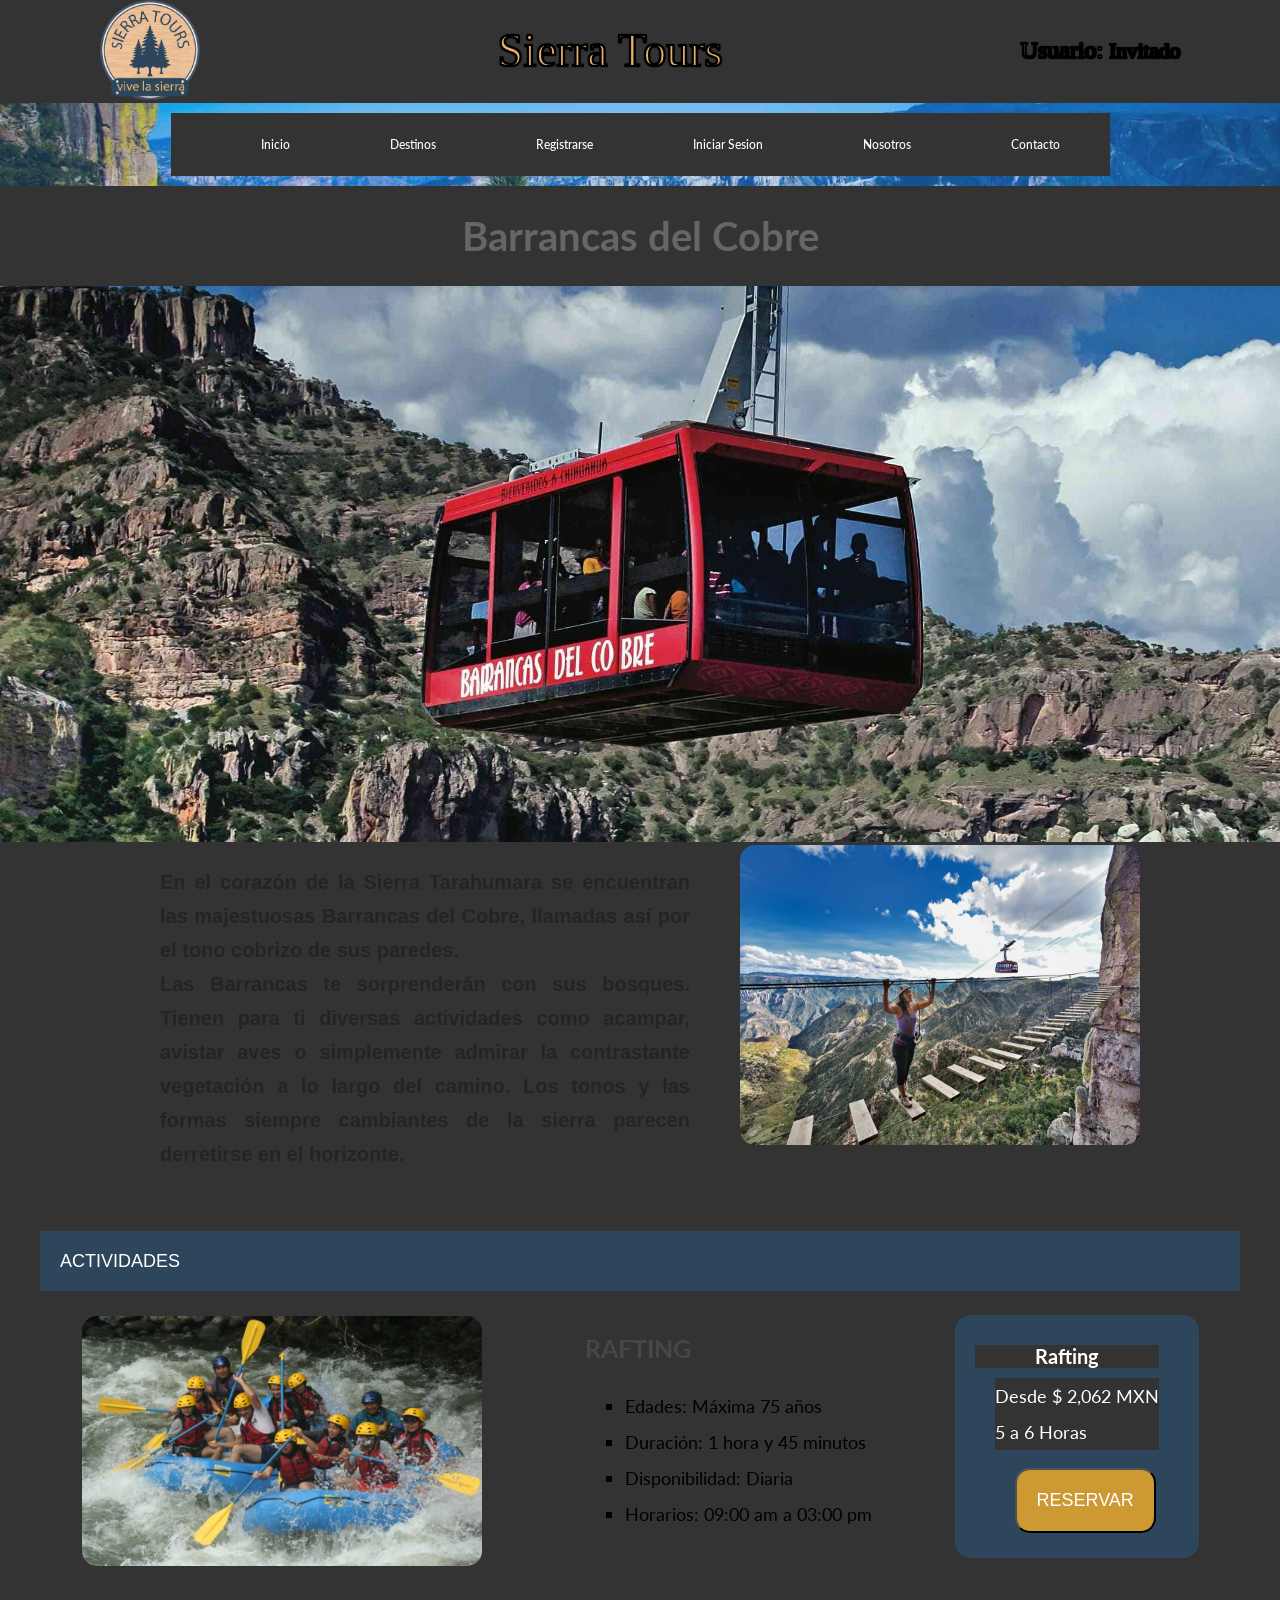
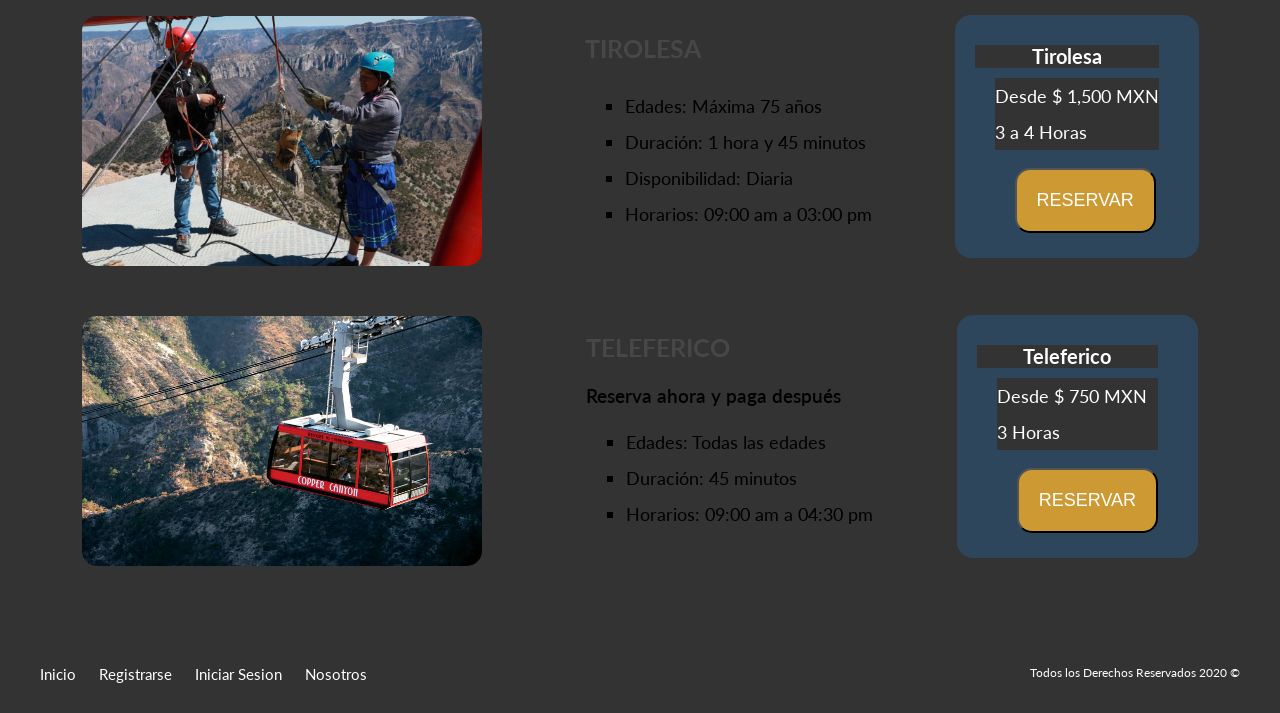
==== commit 60ef328f: "a" ====
--- a/barrancas.html
+++ b/barrancas.html
@@ -56,7 +56,7 @@
     </div>
  </header>
 
-       <h1 class="cabecera tamaño-titulo">Barrancas del Cobre</h1>
+       <h1 class="centrar-texto tamaño-titulo">Barrancas del Cobre</h1>
 
         <div class="imagenes" >
             <img src="img/teleferico1.jpg">   
--- a/css/styles.css
+++ b/css/styles.css
@@ -1013,53 +1013,7 @@
     background-color: rgba(0, 0, 0, 0.39);
     
 }
-@-webkit-keyframes left-right {
-    0% {
-      -webkit-transform: translateY(-20%) translateX(-10%);
-              transform: translateY(-20%) translateX(-10%); }
-    100% {
-      -webkit-transform: translateY(0%) translateX(10%);
-              transform: translateY(0%) translateX(10%); } }
-  @-o-keyframes left-right {
-    0% {
-      -o-transform: translateY(-20%) translateX(-10%);
-         transform: translateY(-20%) translateX(-10%); }
-    100% {
-      -o-transform: translateY(0%) translateX(10%);
-         transform: translateY(0%) translateX(10%); } }
-  @keyframes left-right {
-    0% {
-      -webkit-transform: translateY(-20%) translateX(-10%);
-           -o-transform: translateY(-20%) translateX(-10%);
-              transform: translateY(-20%) translateX(-10%); }
-    100% {
-      -webkit-transform: translateY(0%) translateX(10%);
-           -o-transform: translateY(0%) translateX(10%);
-              transform: translateY(0%) translateX(10%); } }
-  @-webkit-keyframes right-left {
-    0% {
-      -webkit-transform: translateY(0%) translateX(10%);
-              transform: translateY(0%) translateX(10%); }
-    100% {
-      -webkit-transform: translateY(-20%) translateX(-10%);
-              transform: translateY(-20%) translateX(-10%); } }
-  @-o-keyframes right-left {
-    0% {
-      -o-transform: translateY(0%) translateX(10%);
-         transform: translateY(0%) translateX(10%); }
-    100% {
-      -o-transform: translateY(-20%) translateX(-10%);
-         transform: translateY(-20%) translateX(-10%); } }
-  @keyframes right-left {
-    0% {
-      -webkit-transform: translateY(0%) translateX(10%);
-           -o-transform: translateY(0%) translateX(10%);
-              transform: translateY(0%) translateX(10%); }
-    100% {
-      -webkit-transform: translateY(-20%) translateX(-10%);
-           -o-transform: translateY(-20%) translateX(-10%);
-              transform: translateY(-20%) translateX(-10%); } }
-  /* added to the original element calling slippry */
+
   .sy-box.sy-loading {
     background: url("/images/sy-loader.gif") 50% 50% no-repeat;
     -webkit-background-size: 32px 32px;
